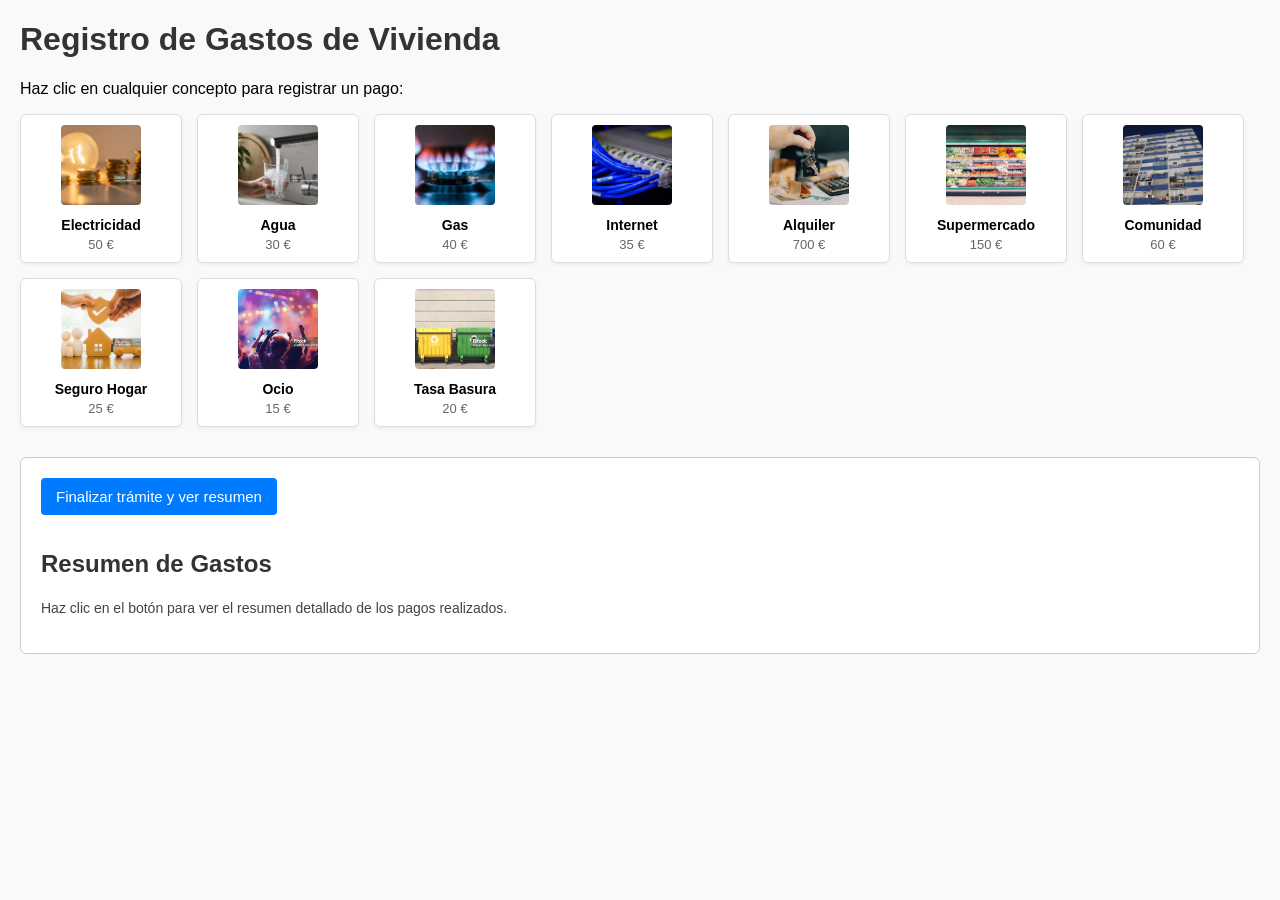
==== index.html @ 0b77ceed "feat: añadir evento onclick e implementar lógica de arrays para gastos" ====
<!DOCTYPE html>
<html lang="es">
<head>
    <meta charset="UTF-8">
    <meta name="viewport" content="width=device-width, initial-scale=1.0">
    <title>Document</title>
    <link rel="stylesheet" href="./css/estilos.css">
    <script src="./js/practica.js"> </script>
<body>
    <h1>Registro de Gastos de Vivienda</h1>
    <p>Haz clic en cualquier concepto para registrar un pago:</p>


    <div class="grid-conceptos" >
        <div class="tarjeta">
            <img src="./img/luz.webp" alt="Luz" onclick="sumarGastos(0)" >
            <h3>Electricidad</h3>
            <p>50 €</p>
        </div>
        <div class="tarjeta">
            <img src="./img/agua.webp" alt="Agua" onclick="sumarGastos(1)" >
            <h3>Agua</h3>
            <p>30 €</p>
        </div>
        <div class="tarjeta">
            <img src="./img/gas.webp" alt="Gas" onclick="sumarGastos(2)" >
            <h3>Gas</h3>
            <p>40 €</p>
        </div>
        <div class="tarjeta">
            <img src="./img/internet.jpg" alt="Internet" onclick="sumarGastos(3)" >
            <h3>Internet</h3>
            <p>35 €</p>
        </div>
        <div class="tarjeta">
            <img src="./img/alquiler.jpg" alt="Alquiler" onclick="sumarGastos(4)" >
            <h3>Alquiler</h3>
            <p>700 €</p>
        </div>
        <div class="tarjeta">
            <img src="./img/supermercado.webp" alt="Supermercado" onclick="sumarGastos(5)" >
            <h3>Supermercado</h3>
            <p>150 €</p>
        </div>
        <div class="tarjeta">
            <img src="./img/comunidad.webp" alt="Comunidad"  onclick="sumarGastos(6)" >
            <h3>Comunidad</h3>
            <p>60 €</p>
        </div>
        <div class="tarjeta">
            <img src="./img/seguro.webp" alt="Seguro" onclick="sumarGastos(7)" >
            <h3>Seguro Hogar</h3>
            <p>25 €</p>
        </div>
        <div class="tarjeta">
            <img src="./img/ocio.webp" alt="Ocio" onclick="sumarGastos(8)" >
            <h3>Ocio</h3>
            <p>15 €</p>
        </div>
        <div class="tarjeta">
            <img src="./img/basura.webp" alt="Basura"onclick="sumarGastos(9)" >
            <h3>Tasa Basura</h3>
            <p>20 €</p>
        </div>
    </div>

    <div class="seccion-resumen">
        <button id="btnFinalizar">Finalizar trámite y ver resumen</button>
        <h2>Resumen de Gastos</h2>
        <div id="resultadoResumen">
            <p>Haz clic en el botón para ver el resumen detallado de los pagos realizados.</p>
        </div>
    </div>
</body>
</html>
---- css/estilos.css ----
body {
            font-family: Arial, sans-serif;
            margin: 20px;
            background-color: #f9f9f9;
        }
        h1, h2 {
            color: #333;
        }
        /* Contenedor de las tarjetas de gastos */
        .grid-conceptos {
            display: flex;
            flex-wrap: wrap;
            gap: 15px;
            margin-bottom: 30px;
        }
        .tarjeta {
            background: #fff;
            border: 1px solid #ddd;
            border-radius: 6px;
            padding: 10px;
            width: 140px;
            text-align: center;
            cursor: pointer;
            box-shadow: 0 2px 4px rgba(0,0,0,0.05);
        }
        
        img:hover {
            transform: scale(1.15);
           border: 2px solid #007BFF;
            transition: transform 0.2s;
        }
        .tarjeta img {
            width: 80px;
            height: 80px;
            object-fit: cover;
            background-color: #eee;
            border-radius: 4px;
        }
        .tarjeta h3 {
            font-size: 14px;
            margin: 8px 0 4px 0;
        }
        .tarjeta p {
            font-size: 13px;
            color: #666;
            margin: 0;
        }
        /* Sección de resumen inferior */
        .seccion-resumen {
            background: #fff;
            border: 1px solid #ccc;
            padding: 20px;
            border-radius: 6px;
        }
        button {
            padding: 10px 15px;
            font-size: 15px;
            cursor: pointer;
            background-color: #007BFF;
            color: white;
            border: none;
            border-radius: 4px;
            margin-bottom: 15px;
        }
        button:hover {
            background-color: #0056b3;
        }
        #resultadoResumen {
            font-size: 14px;
            line-height: 1.5;
            color: #444;
        }
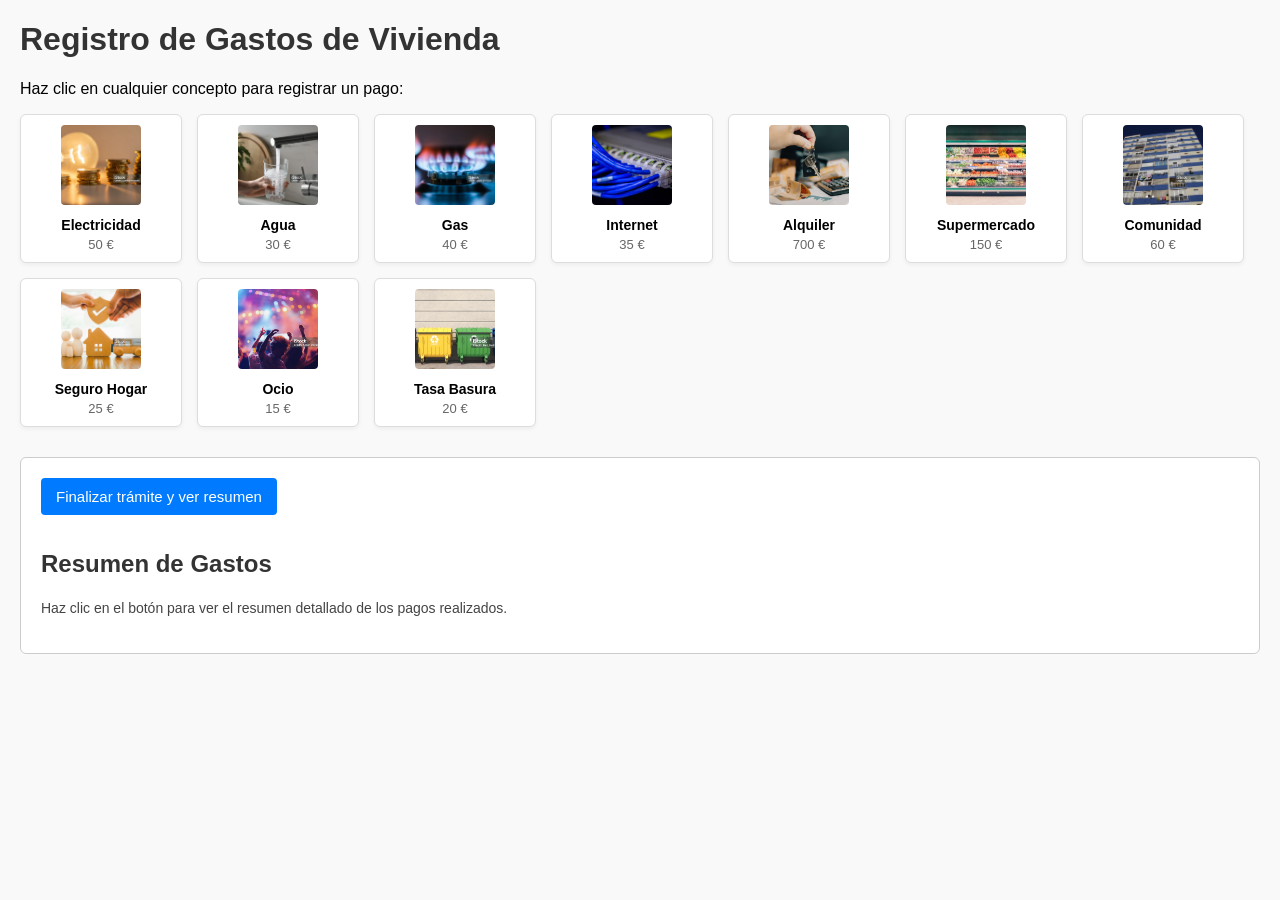
==== commit f99e76ba: "feat: añadir onclick al botón de finalizar y calcular total con reduce" ====
--- a/index.html
+++ b/index.html
@@ -65,7 +65,7 @@
     </div>
 
     <div class="seccion-resumen">
-        <button id="btnFinalizar">Finalizar trámite y ver resumen</button>
+        <button id="btnFinalizar" onclick="mostrarResumen()">Finalizar trámite y ver resumen</button>
         <h2>Resumen de Gastos</h2>
         <div id="resultadoResumen">
             <p>Haz clic en el botón para ver el resumen detallado de los pagos realizados.</p>
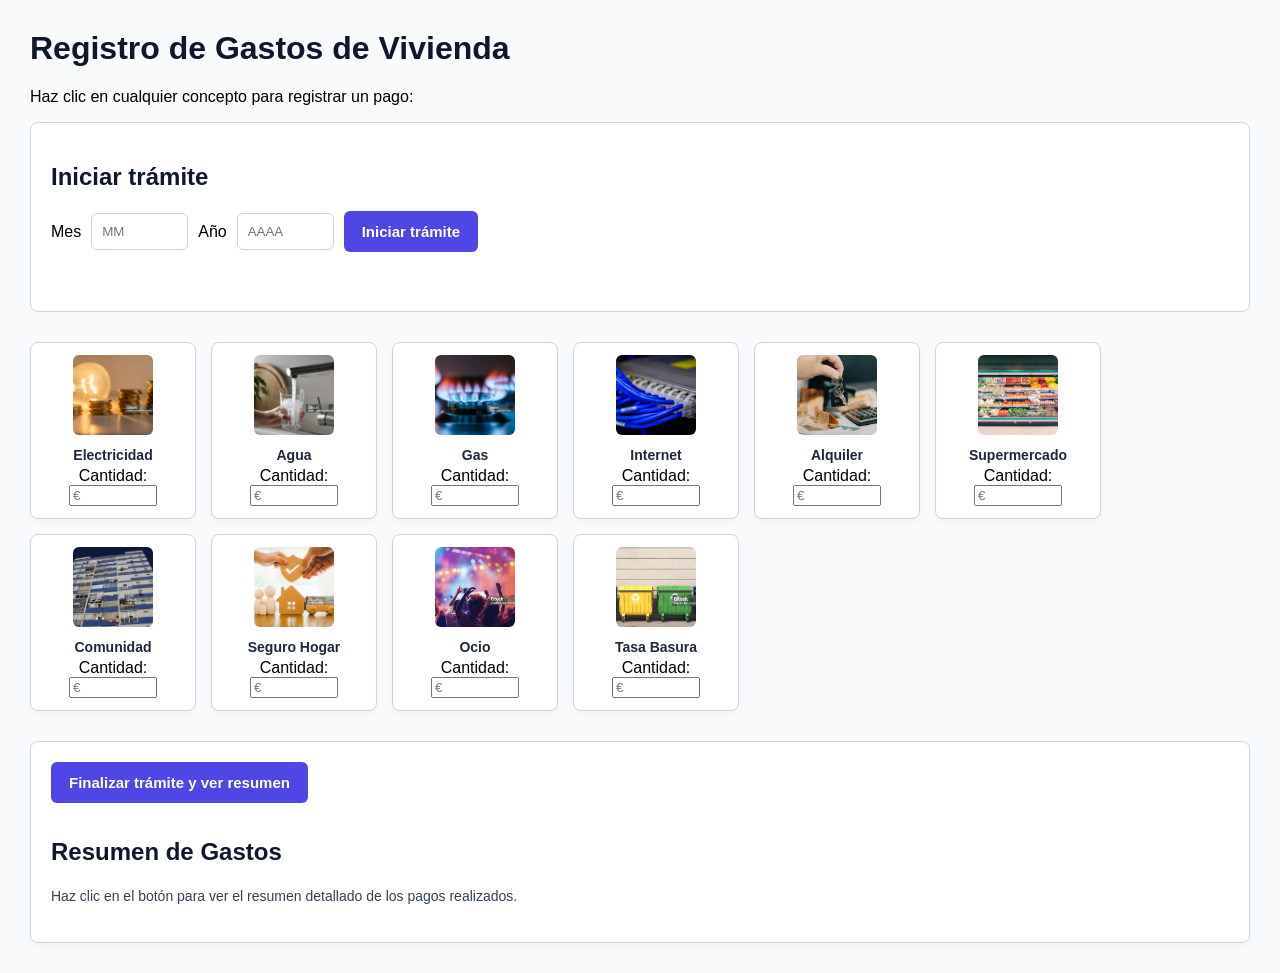
==== commit 2c3e6a04: "feat(init): implementar carga inicial de conceptos e inicio de trámite con validación de mes y año" ====
--- a/index.html
+++ b/index.html
@@ -10,57 +10,80 @@
     <h1>Registro de Gastos de Vivienda</h1>
     <p>Haz clic en cualquier concepto para registrar un pago:</p>
 
+    <section class="seccion-tramite">
+        <h2>Iniciar trámite</h2>
+        <div class="campos-tramite">
+            <label for="mesTramite">Mes</label>
+            <input id="mesTramite" type="number" min="1" max="12" placeholder="MM">
+            <label for="anioTramite">Año</label>
+            <input id="anioTramite" type="number" min="1000" max="9999" placeholder="AAAA">
+            <button type="button" id="botonIniciarTramite">Iniciar trámite</button>
+        </div>
+        <p id="errorTramite" class="mensaje-error" role="alert"></p>
+    </section>
+
 
     <div class="grid-conceptos" >
         <div class="tarjeta">
             <img src="./img/luz.webp" alt="Luz" onclick="sumarGastos(0)" >
             <h3>Electricidad</h3>
-            <p>50 €</p>
+           <label for="luz">Cantidad:</label>
+            <input type="number" id="luz" min="0" max = "1000" step="0.01" placeholder="€">
+           
         </div>
         <div class="tarjeta">
             <img src="./img/agua.webp" alt="Agua" onclick="sumarGastos(1)" >
             <h3>Agua</h3>
-            <p>30 €</p>
+            <label for="agua">Cantidad:</label>
+            <input type="number" id="agua" min="0" max = "1000" step="0.01" placeholder="€">
         </div>
         <div class="tarjeta">
             <img src="./img/gas.webp" alt="Gas" onclick="sumarGastos(2)" >
             <h3>Gas</h3>
-            <p>40 €</p>
+            <label for="gas">Cantidad:</label>
+            <input type="number" id="gas" min="0" max = "1000" step="0.01" placeholder="€">
         </div>
         <div class="tarjeta">
             <img src="./img/internet.jpg" alt="Internet" onclick="sumarGastos(3)" >
             <h3>Internet</h3>
-            <p>35 €</p>
+            <label for="internet">Cantidad:</label>
+            <input type="number" id="internet" min="0" max = "1000" step="0.01" placeholder="€">
         </div>
         <div class="tarjeta">
             <img src="./img/alquiler.jpg" alt="Alquiler" onclick="sumarGastos(4)" >
             <h3>Alquiler</h3>
-            <p>700 €</p>
+            <label for="alquiler">Cantidad:</label>
+            <input type="number" id="alquiler" min="0" max = "1000" step="0.01" placeholder="€">
         </div>
         <div class="tarjeta">
             <img src="./img/supermercado.webp" alt="Supermercado" onclick="sumarGastos(5)" >
             <h3>Supermercado</h3>
-            <p>150 €</p>
+            <label for="supermercado">Cantidad:</label>
+            <input type="number" id="supermercado" min="0" max = "1000" step="0.01" placeholder="€">
         </div>
         <div class="tarjeta">
             <img src="./img/comunidad.webp" alt="Comunidad"  onclick="sumarGastos(6)" >
             <h3>Comunidad</h3>
-            <p>60 €</p>
+            <label for="comunidad">Cantidad:</label>
+            <input type="number" id="comunidad" min="0" max = "1000" step="0.01" placeholder="€">
         </div>
         <div class="tarjeta">
             <img src="./img/seguro.webp" alt="Seguro" onclick="sumarGastos(7)" >
             <h3>Seguro Hogar</h3>
-            <p>25 €</p>
+            <label for="seguro">Cantidad:</label>
+            <input type="number" id="seguro" min="0" max = "1000" step="0.01" placeholder="€">
         </div>
         <div class="tarjeta">
             <img src="./img/ocio.webp" alt="Ocio" onclick="sumarGastos(8)" >
             <h3>Ocio</h3>
-            <p>15 €</p>
+            <label for="ocio">Cantidad:</label>
+            <input type="number" id="ocio" min="0" max = "1000" step="0.01" placeholder="€">
         </div>
         <div class="tarjeta">
             <img src="./img/basura.webp" alt="Basura"onclick="sumarGastos(9)" >
             <h3>Tasa Basura</h3>
-            <p>20 €</p>
+            <label for="basura">Cantidad:</label>
+            <input type="number" id="basura" min="0" max = "1000" step="0.01" placeholder="€">
         </div>
     </div>
 
--- a/css/estilos.css
+++ b/css/estilos.css
@@ -1,72 +1,132 @@
 body {
-            font-family: Arial, sans-serif;
-            margin: 20px;
-            background-color: #f9f9f9;
-        }
-        h1, h2 {
-            color: #333;
-        }
-        /* Contenedor de las tarjetas de gastos */
-        .grid-conceptos {
-            display: flex;
-            flex-wrap: wrap;
-            gap: 15px;
-            margin-bottom: 30px;
-        }
-        .tarjeta {
-            background: #fff;
-            border: 1px solid #ddd;
-            border-radius: 6px;
-            padding: 10px;
-            width: 140px;
-            text-align: center;
-            cursor: pointer;
-            box-shadow: 0 2px 4px rgba(0,0,0,0.05);
-        }
-        
-        img:hover {
-            transform: scale(1.15);
-           border: 2px solid #007BFF;
-            transition: transform 0.2s;
-        }
-        .tarjeta img {
-            width: 80px;
-            height: 80px;
-            object-fit: cover;
-            background-color: #eee;
-            border-radius: 4px;
-        }
-        .tarjeta h3 {
-            font-size: 14px;
-            margin: 8px 0 4px 0;
-        }
-        .tarjeta p {
-            font-size: 13px;
-            color: #666;
-            margin: 0;
-        }
-        /* Sección de resumen inferior */
-        .seccion-resumen {
-            background: #fff;
-            border: 1px solid #ccc;
-            padding: 20px;
-            border-radius: 6px;
-        }
-        button {
-            padding: 10px 15px;
-            font-size: 15px;
-            cursor: pointer;
-            background-color: #007BFF;
-            color: white;
-            border: none;
-            border-radius: 4px;
-            margin-bottom: 15px;
-        }
-        button:hover {
-            background-color: #0056b3;
-        }
-        #resultadoResumen {
-            font-size: 14px;
-            line-height: 1.5;
-            color: #444;
-        }+    font-family: 'Segoe UI', Tahoma, Geneva, Verdana, sans-serif;
+    margin: 30px;
+    background-color: #f8fafc;
+}
+
+h1, h2 {
+    color: #0f172a;
+}
+
+.seccion-tramite {
+    background: #ffffff;
+    border: 1px solid #cbd5e1;
+    border-radius: 8px;
+    padding: 20px;
+    margin-bottom: 30px;
+}
+
+.campos-tramite {
+    display: flex;
+    align-items: center;
+    gap: 10px;
+    flex-wrap: wrap;
+}
+
+.campos-tramite input {
+    width: 75px;
+    padding: 10px;
+    border: 1px solid #cbd5e1;
+    border-radius: 6px;
+}
+
+.campos-tramite button {
+    margin: 0;
+}
+
+.mensaje-error {
+    color: #b91c1c;
+    min-height: 1.4em;
+    margin-bottom: 0;
+}
+
+.grid-conceptos {
+    display: flex;
+    flex-wrap: wrap;
+    gap: 15px;
+    margin-bottom: 30px;
+}
+
+.tarjeta {
+    background: #ffffff;
+    border: 1px solid #cbd5e1;
+    border-radius: 8px;
+    padding: 12px;
+    width: 140px;
+    text-align: center;
+    cursor: pointer;
+    box-shadow: 0 4px 6px rgba(0, 0, 0, 0.03);
+    transition: transform 0.2s, box-shadow 0.2s, border-color 0.2s;
+}
+
+.tarjeta:hover {
+    transform: translateY(-4px);
+    border-color: #6366f1;
+    box-shadow: 0 8px 15px rgba(99, 102, 241, 0.12);
+}
+
+.tarjeta:active {
+    transform: scale(0.96);
+    background-color: #f1f5f9;
+}
+
+img:hover {
+    transform: scale(1.08);
+    transition: transform 0.2s;
+}
+
+.tarjeta img {
+    width: 80px;
+    height: 80px;
+    object-fit: cover;
+    background-color: #f1f5f9;
+    border-radius: 6px;
+}
+
+.tarjeta h3 {
+    font-size: 14px;
+    margin: 8px 0 4px 0;
+    color: #1e293b;
+}
+
+.tarjeta p {
+    font-size: 13px;
+    color: #059669;
+    font-weight: 600;
+    margin: 0;
+}
+
+.seccion-resumen {
+    background: #ffffff;
+    border: 1px solid #cbd5e1;
+    padding: 20px;
+    border-radius: 8px;
+    box-shadow: 0 4px 6px rgba(0, 0, 0, 0.03);
+}
+
+button {
+    padding: 12px 18px;
+    font-size: 15px;
+    font-weight: 600;
+    cursor: pointer;
+    background-color: #4f46e5;
+    color: #ffffff;
+    border: none;
+    border-radius: 6px;
+    margin-bottom: 15px;
+    transition: background-color 0.2s, transform 0.1s;
+}
+
+button:hover {
+    background-color: #4338ca;
+}
+
+button:active {
+    transform: scale(0.98);
+}
+
+#resultadoResumen {
+    font-size: 14px;
+    line-height: 1.6;
+    color: #334155;
+}
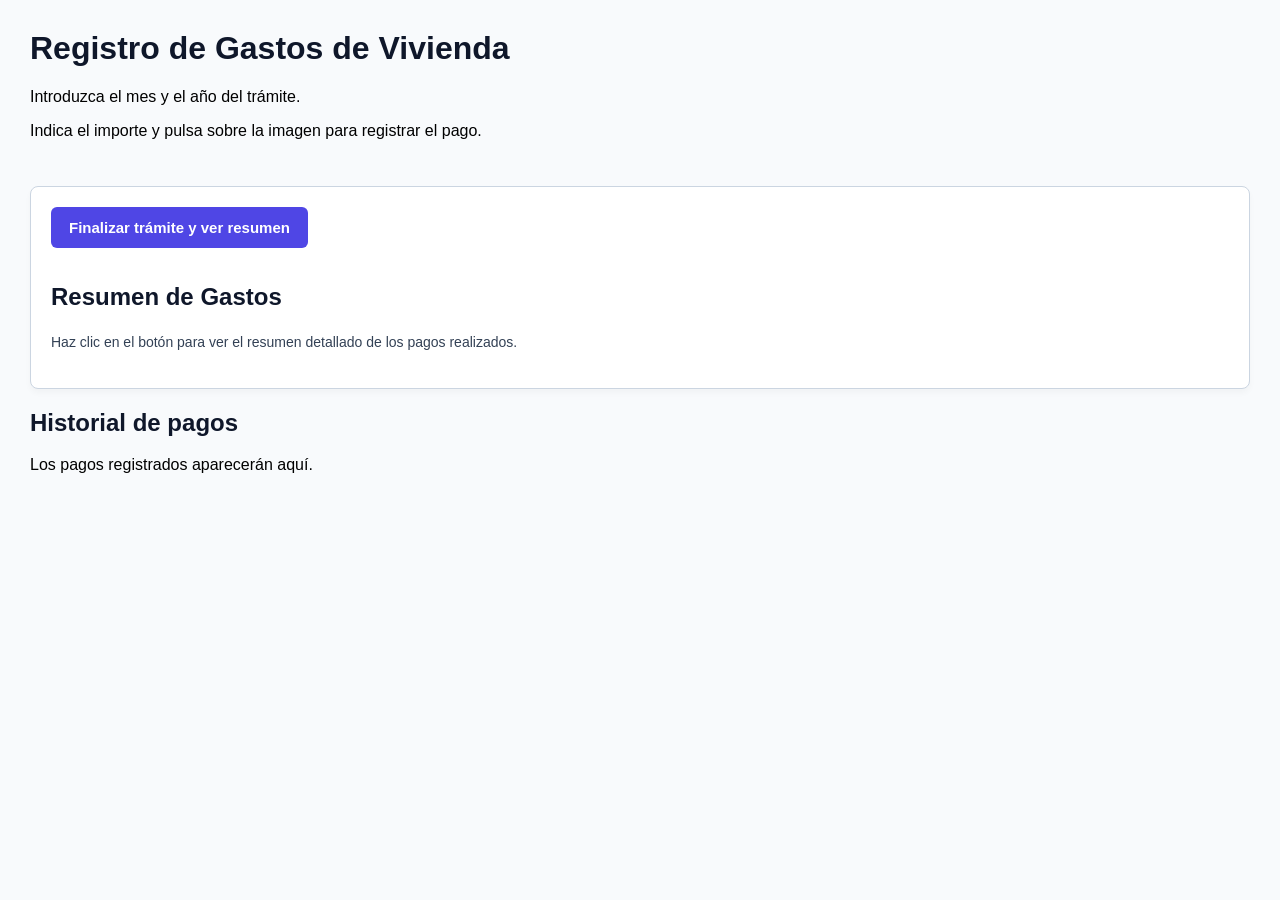
==== commit 6883fb58: "fix: corregir practica.js para nuevas funciones" ====
--- a/index.html
+++ b/index.html
@@ -3,96 +3,41 @@
 <head>
     <meta charset="UTF-8">
     <meta name="viewport" content="width=device-width, initial-scale=1.0">
-    <title>Document</title>
+    <title>Economía Doméstica</title>
     <link rel="stylesheet" href="./css/estilos.css">
-    <script src="./js/practica.js"> </script>
+    <script src="./js/practica.js" defer></script>
+</head>
 <body>
-    <h1>Registro de Gastos de Vivienda</h1>
-    <p>Haz clic en cualquier concepto para registrar un pago:</p>
+    <main class="contenido-principal">
+        <header>
+            <h1>Registro de Gastos de Vivienda</h1>
 
-    <section class="seccion-tramite">
-        <h2>Iniciar trámite</h2>
-        <div class="campos-tramite">
-            <label for="mesTramite">Mes</label>
-            <input id="mesTramite" type="number" min="1" max="12" placeholder="MM">
-            <label for="anioTramite">Año</label>
-            <input id="anioTramite" type="number" min="1000" max="9999" placeholder="AAAA">
-            <button type="button" id="botonIniciarTramite">Iniciar trámite</button>
+<p id="datoTramite">Introduzca el mes y el año del trámite.</p>
+            <p>Indica el importe y pulsa sobre la imagen para registrar el pago.</p>
+        </header>
+
+        <section id="gridConceptos" class="grid-conceptos" aria-label="Conceptos de gasto"></section>
+
+        <section class="seccion-resumen">
+            <button id="btnFinalizar" type="button">Finalizar trámite y ver resumen</button>
+            <h2>Resumen de Gastos</h2>
+            <div id="resultadoResumen">
+                <p>Haz clic en el botón para ver el resumen detallado de los pagos realizados.</p>
+            </div>
+        </section>
+    </main>
+
+    <aside id="panelHistorial" class="panel-historial" aria-label="Historial de pagos">
+        <h2>Historial de pagos</h2>
+        <div id="listaPagos" class="lista-pagos">
+            <p>Los pagos registrados aparecerán aquí.</p>
         </div>
-        <p id="errorTramite" class="mensaje-error" role="alert"></p>
-    </section>
+    </aside>
 
-
-    <div class="grid-conceptos" >
-        <div class="tarjeta">
-            <img src="./img/luz.webp" alt="Luz" onclick="sumarGastos(0)" >
-            <h3>Electricidad</h3>
-           <label for="luz">Cantidad:</label>
-            <input type="number" id="luz" min="0" max = "1000" step="0.01" placeholder="€">
-           
-        </div>
-        <div class="tarjeta">
-            <img src="./img/agua.webp" alt="Agua" onclick="sumarGastos(1)" >
-            <h3>Agua</h3>
-            <label for="agua">Cantidad:</label>
-            <input type="number" id="agua" min="0" max = "1000" step="0.01" placeholder="€">
-        </div>
-        <div class="tarjeta">
-            <img src="./img/gas.webp" alt="Gas" onclick="sumarGastos(2)" >
-            <h3>Gas</h3>
-            <label for="gas">Cantidad:</label>
-            <input type="number" id="gas" min="0" max = "1000" step="0.01" placeholder="€">
-        </div>
-        <div class="tarjeta">
-            <img src="./img/internet.jpg" alt="Internet" onclick="sumarGastos(3)" >
-            <h3>Internet</h3>
-            <label for="internet">Cantidad:</label>
-            <input type="number" id="internet" min="0" max = "1000" step="0.01" placeholder="€">
-        </div>
-        <div class="tarjeta">
-            <img src="./img/alquiler.jpg" alt="Alquiler" onclick="sumarGastos(4)" >
-            <h3>Alquiler</h3>
-            <label for="alquiler">Cantidad:</label>
-            <input type="number" id="alquiler" min="0" max = "1000" step="0.01" placeholder="€">
-        </div>
-        <div class="tarjeta">
-            <img src="./img/supermercado.webp" alt="Supermercado" onclick="sumarGastos(5)" >
-            <h3>Supermercado</h3>
-            <label for="supermercado">Cantidad:</label>
-            <input type="number" id="supermercado" min="0" max = "1000" step="0.01" placeholder="€">
-        </div>
-        <div class="tarjeta">
-            <img src="./img/comunidad.webp" alt="Comunidad"  onclick="sumarGastos(6)" >
-            <h3>Comunidad</h3>
-            <label for="comunidad">Cantidad:</label>
-            <input type="number" id="comunidad" min="0" max = "1000" step="0.01" placeholder="€">
-        </div>
-        <div class="tarjeta">
-            <img src="./img/seguro.webp" alt="Seguro" onclick="sumarGastos(7)" >
-            <h3>Seguro Hogar</h3>
-            <label for="seguro">Cantidad:</label>
-            <input type="number" id="seguro" min="0" max = "1000" step="0.01" placeholder="€">
-        </div>
-        <div class="tarjeta">
-            <img src="./img/ocio.webp" alt="Ocio" onclick="sumarGastos(8)" >
-            <h3>Ocio</h3>
-            <label for="ocio">Cantidad:</label>
-            <input type="number" id="ocio" min="0" max = "1000" step="0.01" placeholder="€">
-        </div>
-        <div class="tarjeta">
-            <img src="./img/basura.webp" alt="Basura"onclick="sumarGastos(9)" >
-            <h3>Tasa Basura</h3>
-            <label for="basura">Cantidad:</label>
-            <input type="number" id="basura" min="0" max = "1000" step="0.01" placeholder="€">
-        </div>
-    </div>
-
-    <div class="seccion-resumen">
-        <button id="btnFinalizar" onclick="mostrarResumen()">Finalizar trámite y ver resumen</button>
-        <h2>Resumen de Gastos</h2>
-        <div id="resultadoResumen">
-            <p>Haz clic en el botón para ver el resumen detallado de los pagos realizados.</p>
-        </div>
-    </div>
+    <dialog id="ventanaDetalle" class="ventana-detalle">
+        <h2>Detalle de conceptos pagados</h2>
+        <div id="detalleConceptos"></div>
+        <button id="btnCerrarDetalle" type="button">Cerrar</button>
+    </dialog>
 </body>
-</html>
+</html>
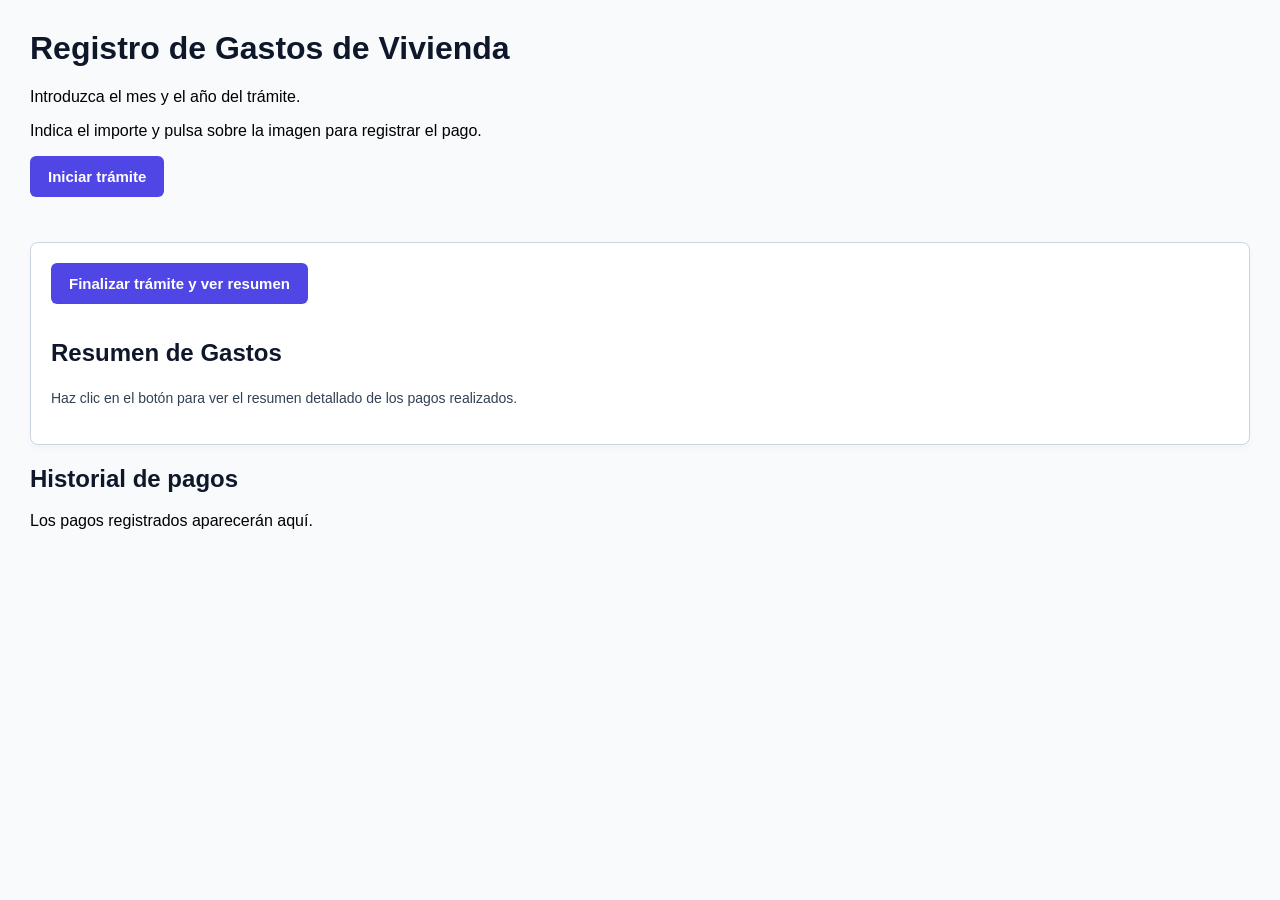
==== commit c34c60f0: "feat: añadir funcion iniciarTramite y mostrarConceptos" ====
--- a/index.html
+++ b/index.html
@@ -14,6 +14,8 @@
 
 <p id="datoTramite">Introduzca el mes y el año del trámite.</p>
             <p>Indica el importe y pulsa sobre la imagen para registrar el pago.</p>
+        <button id="btnIniciar" type="button">Iniciar trámite</button>
+        
         </header>
 
         <section id="gridConceptos" class="grid-conceptos" aria-label="Conceptos de gasto"></section>
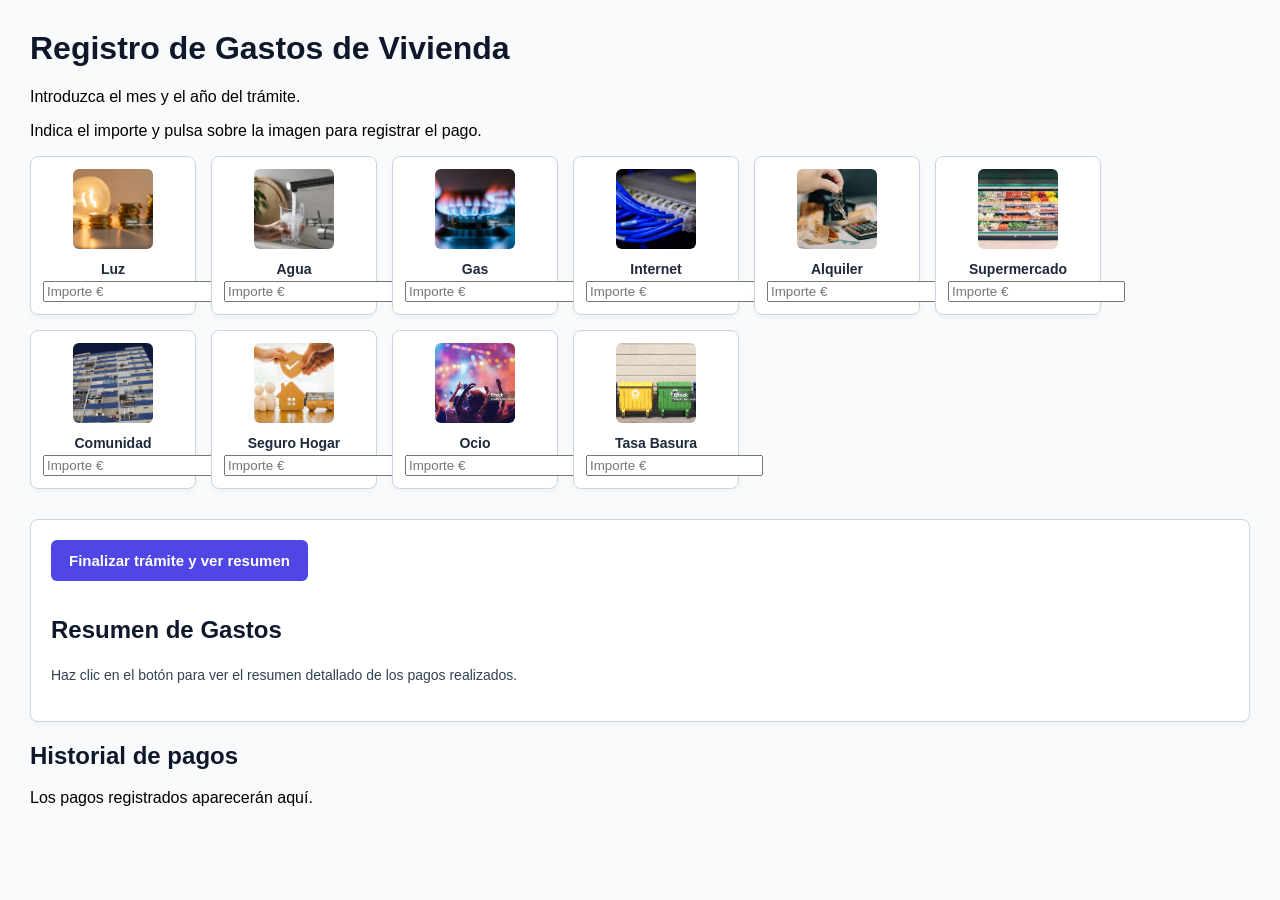
==== commit db137399: "fix : solicionar error carga de conceptos" ====
--- a/index.html
+++ b/index.html
@@ -14,8 +14,7 @@
 
 <p id="datoTramite">Introduzca el mes y el año del trámite.</p>
             <p>Indica el importe y pulsa sobre la imagen para registrar el pago.</p>
-        <button id="btnIniciar" type="button">Iniciar trámite</button>
-        
+            
         </header>
 
         <section id="gridConceptos" class="grid-conceptos" aria-label="Conceptos de gasto"></section>
--- a/css/estilos.css
+++ b/css/estilos.css
@@ -129,4 +129,12 @@
     font-size: 14px;
     line-height: 1.6;
     color: #334155;
+}
+.lineaPagos{
+    display: flex;
+    align-items: center;
+    gap: 10px;
+    flex-wrap: wrap;
+    background-color: #04ff58;
+    padding: 10px;
 }
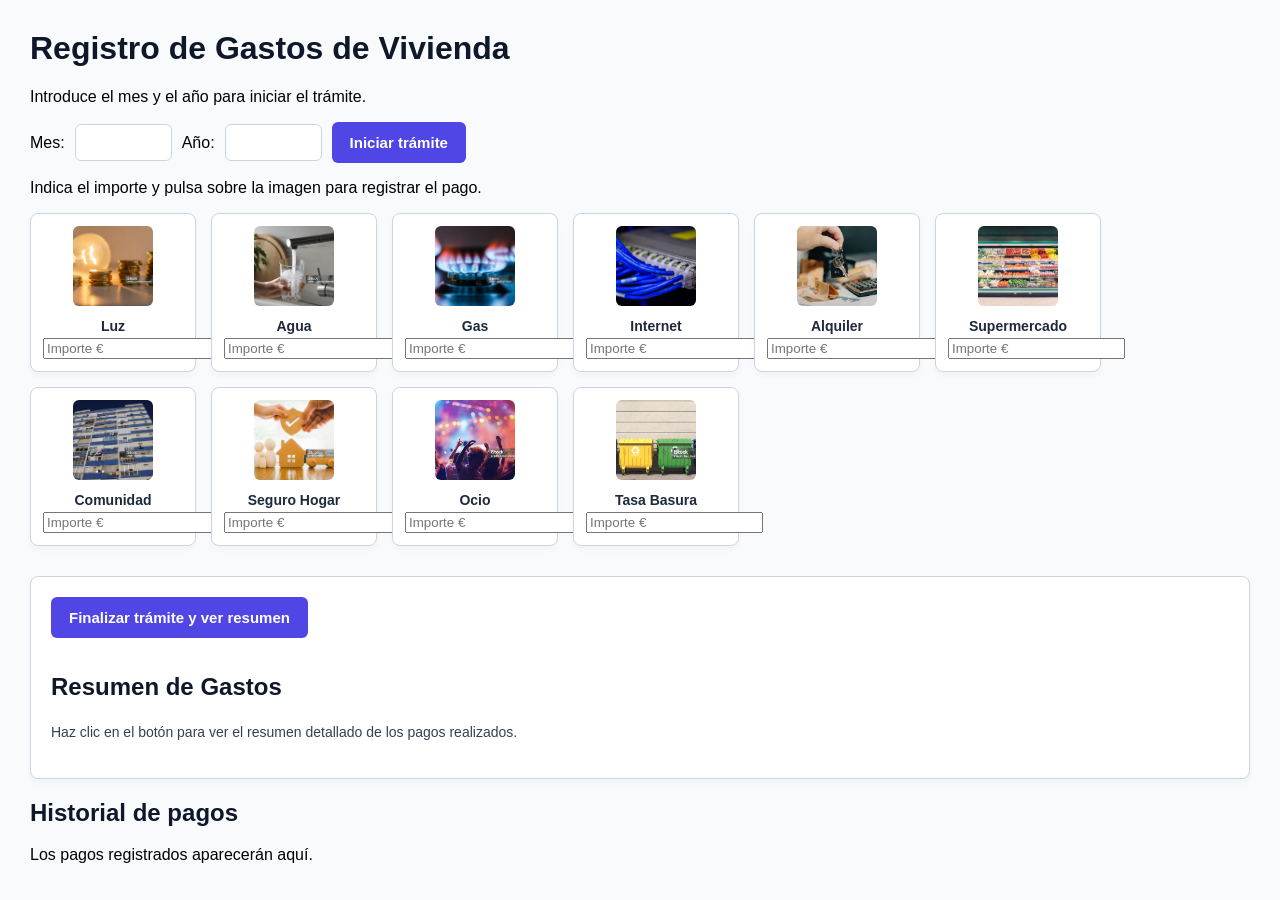
==== commit fbe35632: "fix: añadir input de mes y año" ====
--- a/index.html
+++ b/index.html
@@ -12,12 +12,21 @@
         <header>
             <h1>Registro de Gastos de Vivienda</h1>
 
-<p id="datoTramite">Introduzca el mes y el año del trámite.</p>
+            <p id="datoTramite">Introduce el mes y el año para iniciar el trámite.</p>
+            <form id="formTramite" class="campos-tramite" novalidate>
+                <label for="mesTramite">Mes:</label>
+                <input id="mesTramite" name="mes" type="number" min="1" max="12" step="1" required>
+                <label for="anioTramite">Año:</label>
+                <input id="anioTramite" name="anio" type="number" min="1" max="9999" step="1" required>
+                <button type="submit">Iniciar trámite</button>
+                <p id="errorTramite" class="mensaje-error" aria-live="polite"></p>
+            </form>
             <p>Indica el importe y pulsa sobre la imagen para registrar el pago.</p>
             
         </header>
 
         <section id="gridConceptos" class="grid-conceptos" aria-label="Conceptos de gasto"></section>
+        <p id="mensajePago" role="status" aria-live="polite"></p>
 
         <section class="seccion-resumen">
             <button id="btnFinalizar" type="button">Finalizar trámite y ver resumen</button>
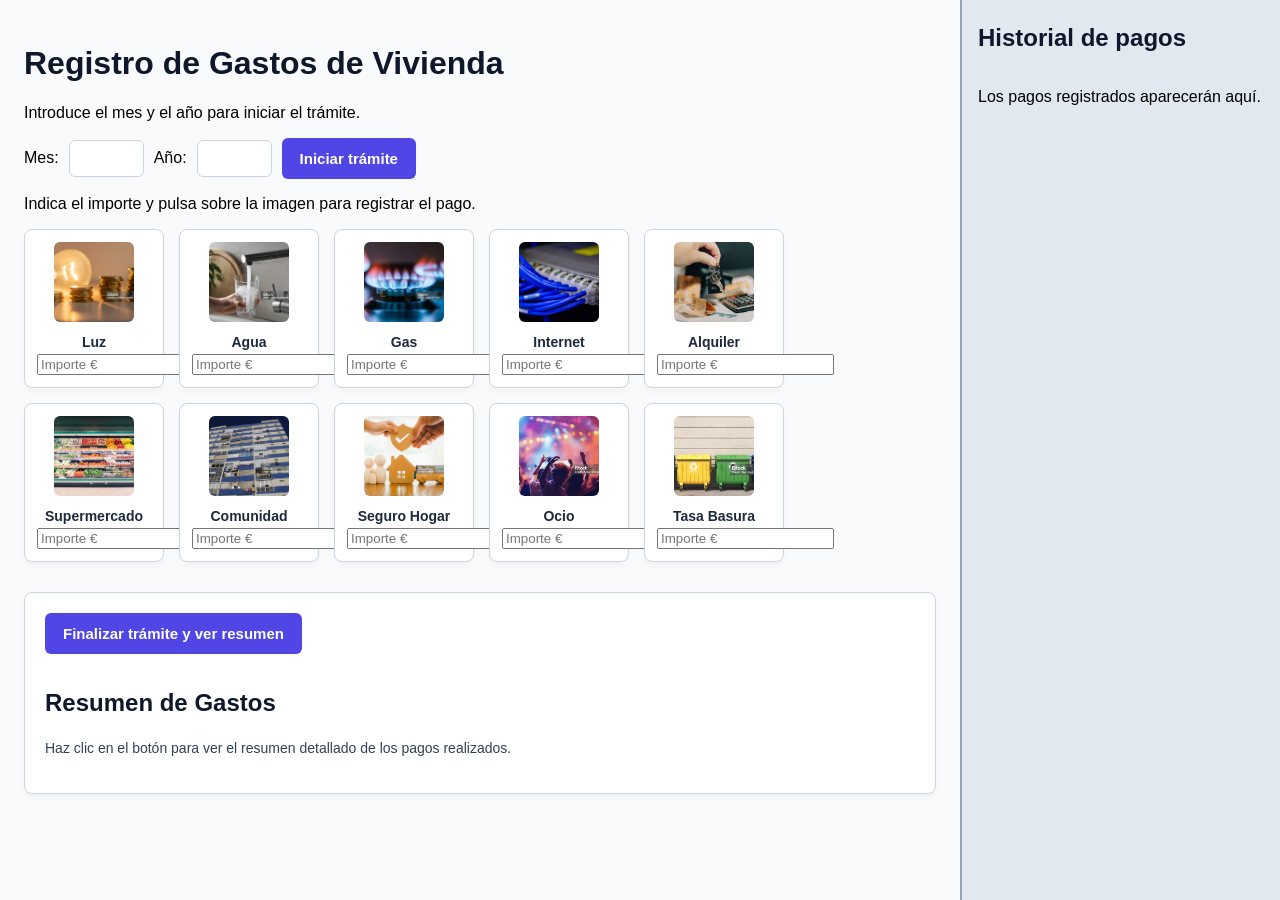
==== commit cc8995e2: "feat: añadir historial de pagos con fondo" ====
--- a/index.html
+++ b/index.html
@@ -39,8 +39,8 @@
 
     <aside id="panelHistorial" class="panel-historial" aria-label="Historial de pagos">
         <h2>Historial de pagos</h2>
-        <div id="listaPagos" class="lista-pagos">
-            <p>Los pagos registrados aparecerán aquí.</p>
+        <div id="listaPagos" class="lista-pagos" aria-live="polite">
+            <p class="mensaje-historial-vacio">Los pagos registrados aparecerán aquí.</p>
         </div>
     </aside>
 
--- a/css/estilos.css
+++ b/css/estilos.css
@@ -1,7 +1,22 @@
 body {
     font-family: 'Segoe UI', Tahoma, Geneva, Verdana, sans-serif;
-    margin: 30px;
+    display: grid;
+    grid-template-columns: 75% 25%;
+    height: 100vh;
+    margin: 0;
+    overflow: hidden;
     background-color: #f8fafc;
+}
+
+* {
+    box-sizing: border-box;
+}
+
+.contenido-principal {
+    min-width: 0;
+    max-height: 100vh;
+    padding: 24px;
+    overflow-y: auto;
 }
 
 h1, h2 {
@@ -137,4 +152,49 @@
     flex-wrap: wrap;
     background-color: #04ff58;
     padding: 10px;
+}
+
+.panel-historial {
+    display: flex;
+    flex-direction: column;
+    min-width: 0;
+    height: 100vh;
+    padding: 24px 16px;
+    overflow: hidden;
+    background-color: #e2e8f0;
+    border-left: 2px solid #94a3b8;
+}
+
+.panel-historial h2 {
+    margin-top: 0;
+}
+
+.lista-pagos {
+    flex: 1;
+    overflow-y: auto;
+}
+
+.linea-pago {
+    margin: 0 0 8px;
+    padding: 10px;
+    border-radius: 6px;
+    background-color: #ffffff;
+}
+
+.linea-pago--resaltada {
+    background-color: #bbf7d0;
+}
+
+@media (max-width: 700px) {
+    body {
+        grid-template-columns: 65% 35%;
+    }
+
+    .contenido-principal {
+        padding: 16px;
+    }
+
+    .panel-historial {
+        padding: 16px 10px;
+    }
 }
